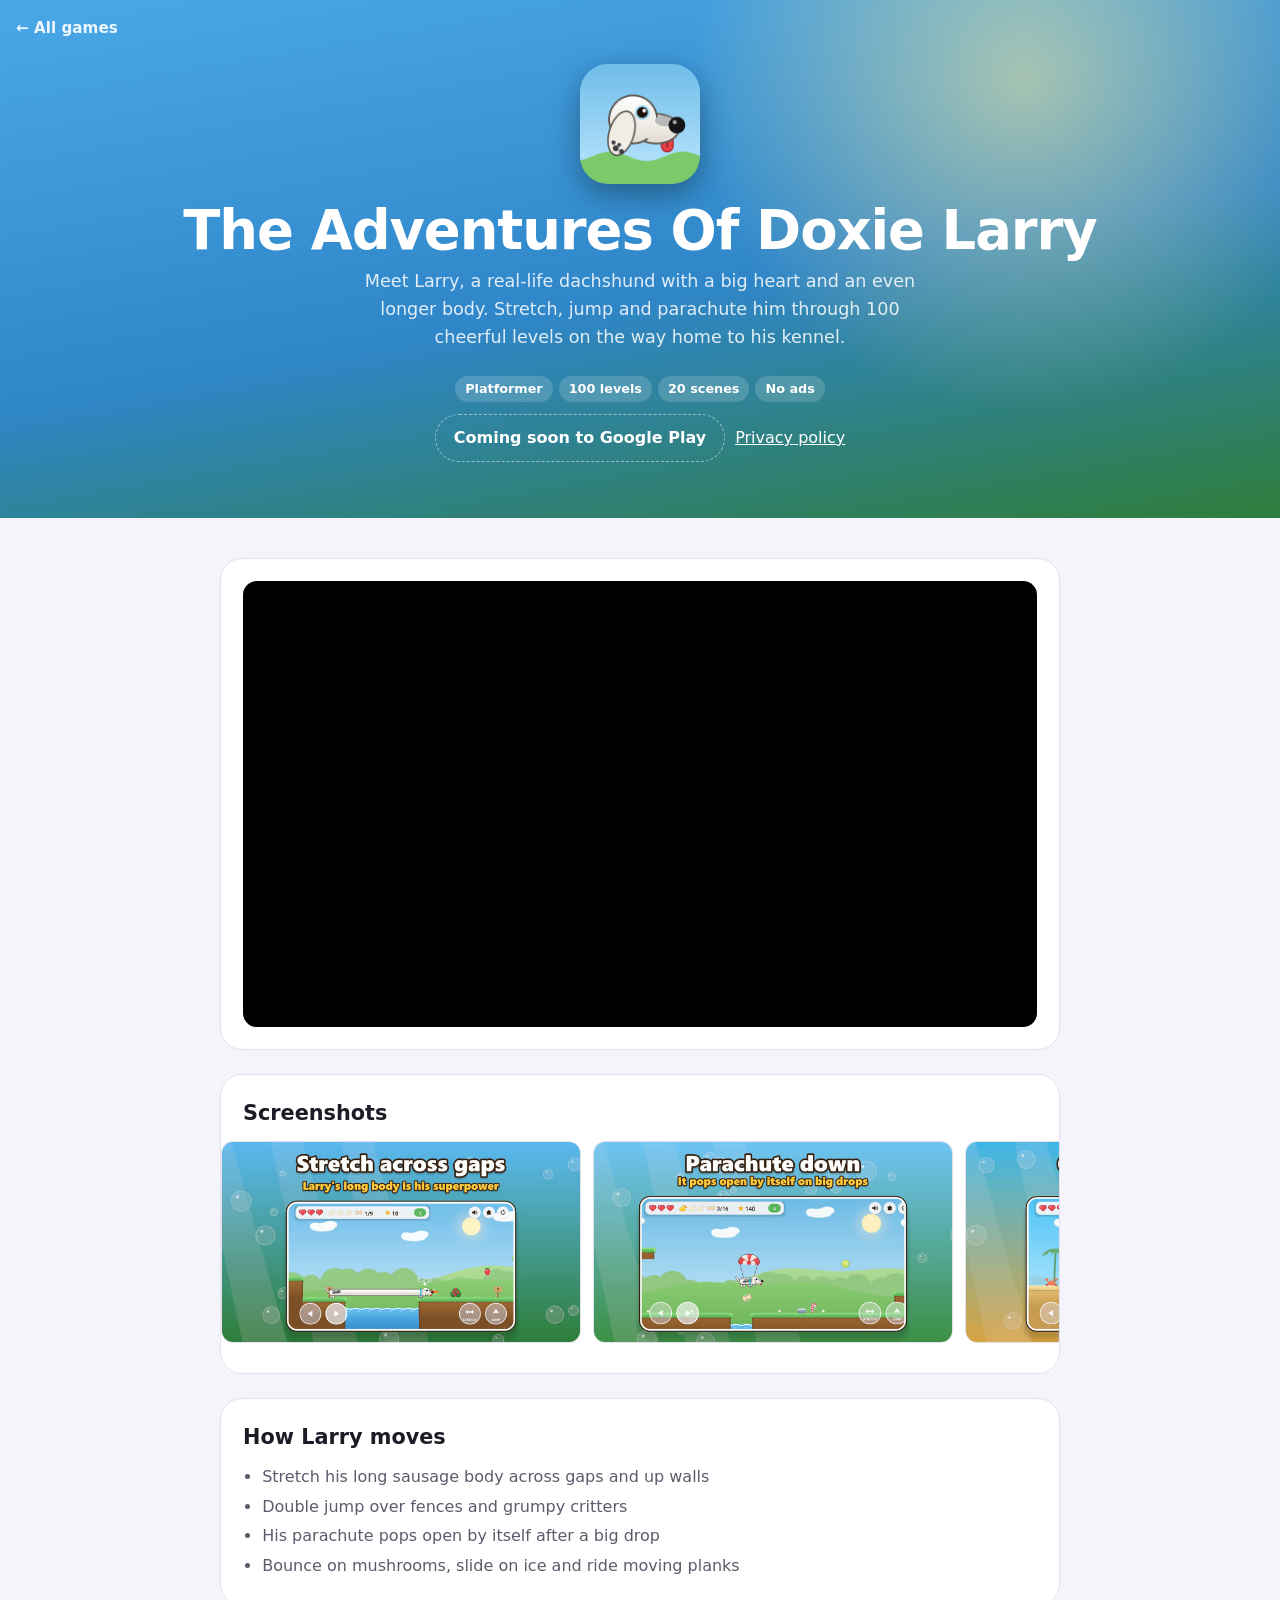
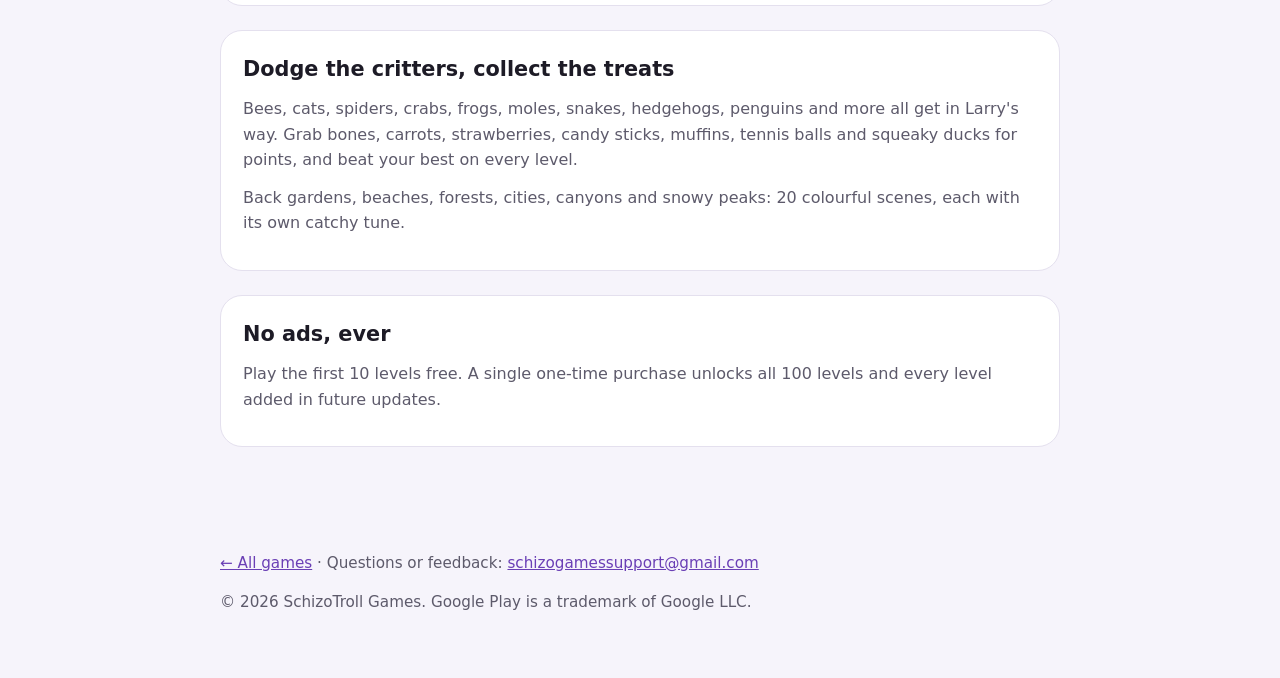
==== doxie-larry/index.html @ 13b0382e "Card homepage with a dedicated page per game Home is now a grid of game cards linking to /bobbles/, " ====
<!doctype html>
<html lang="en">
<head>
  <meta charset="utf-8">
  <meta name="viewport" content="width=device-width, initial-scale=1">
  <title>The Adventures Of Doxie Larry | SchizoTroll Games</title>
  <meta name="description" content="Stretch, jump and parachute Larry the sausage dog through 100 cheerful levels. No ads, ever. Coming soon to Google Play.">
  <meta property="og:title" content="The Adventures Of Doxie Larry">
  <meta property="og:description" content="Stretch, jump and parachute a sausage dog through 100 cheerful levels.">
  <meta property="og:image" content="https://schizotroll.games/images/doxie-larry/01.jpg">
  <link rel="stylesheet" href="../style.css">
  <style>:root { --hero-bg: radial-gradient(circle at 80% 15%, rgba(255,236,150,.55), transparent 30%), linear-gradient(170deg, #4aa8e8, #2f86c9 55%, #2f7d3a); }</style>
</head>
<body>
<header class="hero">
  <a class="back" href="../">← All games</a>
  <img class="app-icon" src="../doxielarry-icon.png" alt="The Adventures Of Doxie Larry app icon">
  <h1>The Adventures Of Doxie Larry</h1>
  <p>Meet Larry, a real-life dachshund with a big heart and an even longer body. Stretch, jump and parachute him through 100 cheerful levels on the way home to his kennel.</p>
  <ul class="tags"><li>Platformer</li><li>100 levels</li><li>20 scenes</li><li>No ads</li></ul>
  <div class="links">
    <!-- At launch, replace the span with:
         <a class="play" href="https://play.google.com/store/apps/details?id=com.schizotrollgames.doxielarry">Get it on Google Play</a> -->
    <span class="soon">Coming soon to Google Play</span>
    <a class="policy" href="../privacy/doxie-larry/">Privacy policy</a>
  </div>
</header>

<main>
  <section class="section">
    <!-- Unlisted trailer for now; at launch this can become the Doxie Larry playlist (videoseries?list=...). -->
    <div class="video">
      <iframe src="https://www.youtube-nocookie.com/embed/Lp0-b11miVc" title="The Adventures Of Doxie Larry trailer" loading="lazy" referrerpolicy="strict-origin-when-cross-origin"
        allow="accelerometer; encrypted-media; gyroscope; picture-in-picture" allowfullscreen></iframe>
    </div>
  </section>

  <section class="section">
    <h2>Screenshots</h2>
    <div class="shots wide" aria-label="Doxie Larry screenshots">
      <img src="../images/doxie-larry/01.jpg" alt="Stretch across gaps" loading="lazy">
      <img src="../images/doxie-larry/02.jpg" alt="Parachute down" loading="lazy">
      <img src="../images/doxie-larry/03.jpg" alt="Off to the beach" loading="lazy">
      <img src="../images/doxie-larry/04.jpg" alt="Into the city" loading="lazy">
      <img src="../images/doxie-larry/05.jpg" alt="Sun-baked canyons" loading="lazy">
      <img src="../images/doxie-larry/06.jpg" alt="Misty forests" loading="lazy">
      <img src="../images/doxie-larry/07.jpg" alt="Under the northern lights" loading="lazy">
      <img src="../images/doxie-larry/08.jpg" alt="100 levels, 20 scenes" loading="lazy">
    </div>
  </section>

  <section class="section">
    <h2>How Larry moves</h2>
    <ul>
      <li>Stretch his long sausage body across gaps and up walls</li>
      <li>Double jump over fences and grumpy critters</li>
      <li>His parachute pops open by itself after a big drop</li>
      <li>Bounce on mushrooms, slide on ice and ride moving planks</li>
    </ul>
  </section>

  <section class="section">
    <h2>Dodge the critters, collect the treats</h2>
    <p>Bees, cats, spiders, crabs, frogs, moles, snakes, hedgehogs, penguins and more all get in Larry's way. Grab bones, carrots, strawberries, candy sticks, muffins, tennis balls and squeaky ducks for points, and beat your best on every level.</p>
    <p>Back gardens, beaches, forests, cities, canyons and snowy peaks: 20 colourful scenes, each with its own catchy tune.</p>
  </section>

  <section class="section">
    <h2>No ads, ever</h2>
    <p>Play the first 10 levels free. A single one-time purchase unlocks all 100 levels and every level added in future updates.</p>
  </section>
</main>

<footer>
  <p><a href="../">← All games</a> · Questions or feedback: <a href="mailto:schizogamessupport@gmail.com">schizogamessupport@gmail.com</a></p>
  <p>&copy; 2026 SchizoTroll Games. Google Play is a trademark of Google LLC.</p>
</footer>
</body>
</html>
---- style.css ----
/* Shared styles for schizotroll.games (homepage + game pages). Keep app-ads.txt at the site root. */
:root {
  --bg: #f6f4fb; --fg: #1d1b26; --muted: #5d5a6b; --card: #ffffff; --line: #e4e0ee;
  --accent: #6a3fb5; --btn: #1d1b26; --btn-fg: #ffffff; --chip: #efe9fb;
}
@media (prefers-color-scheme: dark) {
  :root {
    --bg: #100d18; --fg: #ece9f5; --muted: #a9a4ba; --card: #1b1628; --line: #2e2742;
    --accent: #b99cff; --btn: #ece9f5; --btn-fg: #100d18; --chip: #2a2145;
  }
}
* { box-sizing: border-box; }
body {
  margin: 0; background: var(--bg); color: var(--fg);
  font: 16px/1.6 system-ui, -apple-system, "Segoe UI", Roboto, sans-serif;
}
a { color: var(--accent); }

/* Hero (homepage default; game pages override --hero-bg) */
.hero {
  color: #fff; text-align: center; padding: 64px 20px 56px;
  background: var(--hero-bg,
    radial-gradient(circle at 15% 20%, rgba(0,229,255,.35), transparent 40%),
    radial-gradient(circle at 85% 30%, rgba(255,43,214,.35), transparent 42%),
    radial-gradient(circle at 50% 100%, rgba(255,194,61,.30), transparent 45%),
    linear-gradient(160deg, #2a0d55, #120726 60%, #05020f));
}
.hero h1 { margin: 0 0 8px; font-size: clamp(2.2rem, 7vw, 3.4rem); line-height: 1.05; letter-spacing: -0.02em; }
.hero p { margin: 0 auto 24px; max-width: 560px; color: rgba(255,255,255,.85); font-size: 1.1rem; }
.hero .app-icon { width: 120px; height: 120px; border-radius: 28px; display: block; margin: 0 auto 18px; box-shadow: 0 10px 30px rgba(0,0,0,.35); }
.hero .links { justify-content: center; }
.hero .play { background: #fff; color: #1d1b26; }
.hero .soon { color: #fff; border-color: rgba(255,255,255,.5); }
.hero a.policy { color: #fff; }
.back { position: absolute; top: 16px; left: 16px; color: #fff; text-decoration: none; font-weight: 600; font-size: .95rem; opacity: .9; }
.back:hover { opacity: 1; text-decoration: underline; }
header.hero { position: relative; }

.social { display: flex; gap: 10px; justify-content: center; flex-wrap: wrap; }
.social a {
  display: inline-flex; align-items: center; gap: 8px; padding: 9px 16px; border-radius: 999px;
  background: rgba(255,255,255,.12); border: 1px solid rgba(255,255,255,.25);
  color: #fff; text-decoration: none; font-weight: 600; font-size: .95rem;
}
.social a:hover { background: rgba(255,255,255,.22); }
.social svg { width: 18px; height: 18px; fill: currentColor; }

main { max-width: 880px; margin: 0 auto; padding: 40px 20px 64px; }

/* Homepage cards */
.cards { display: grid; gap: 20px; grid-template-columns: repeat(auto-fill, minmax(250px, 1fr)); }
.card {
  display: flex; flex-direction: column; gap: 10px; min-width: 0;
  background: var(--card); border: 1px solid var(--line); border-radius: 22px; padding: 22px;
  color: inherit; text-decoration: none; transition: transform .15s ease, box-shadow .15s ease;
}
.card:hover, .card:focus-visible { transform: translateY(-3px); box-shadow: 0 12px 30px rgba(40,20,90,.15); }
.card img { width: 88px; height: 88px; border-radius: 20px; display: block; }
.card h2 { margin: 4px 0 0; font-size: 1.25rem; line-height: 1.25; }
.card p { margin: 0; color: var(--muted); flex: 1; }
.card .more { color: var(--accent); font-weight: 600; font-size: .95rem; }
.badge { align-self: flex-start; font-size: .8rem; font-weight: 700; padding: 3px 10px; border-radius: 999px; background: var(--chip); color: var(--accent); }
.badge.live { background: #e3f6e8; color: #1c7a3a; }
@media (prefers-color-scheme: dark) { .badge.live { background: #163a22; color: #7ee29d; } }

/* Game pages */
.section { background: var(--card); border: 1px solid var(--line); border-radius: 22px; padding: 22px; margin-bottom: 24px; min-width: 0; }
.section h2 { margin: 0 0 10px; font-size: 1.3rem; }
.section p { margin: 0 0 12px; color: var(--muted); }
.section ul { margin: 0; padding-left: 1.2em; color: var(--muted); }
.section li { margin: 4px 0; }
.tags { display: flex; flex-wrap: wrap; gap: 6px; margin: 0 0 12px; padding: 0; list-style: none; justify-content: center; }
.tags li { background: rgba(255,255,255,.16); color: #fff; font-size: .8rem; font-weight: 600; padding: 3px 10px; border-radius: 999px; }
.links { display: flex; flex-wrap: wrap; gap: 10px; align-items: center; }
.play {
  display: inline-block; padding: 10px 18px; border-radius: 999px; text-decoration: none;
  background: var(--btn); color: var(--btn-fg); font-weight: 700; font-size: 1rem;
}
.soon {
  display: inline-block; padding: 10px 18px; border-radius: 999px; font-weight: 600;
  font-size: 1rem; border: 1px dashed var(--line); color: var(--muted);
}

/* Media */
.video { aspect-ratio: 16 / 9; border-radius: 14px; overflow: hidden; background: #000; }
.video iframe { width: 100%; height: 100%; border: 0; display: block; }
.video.tall { aspect-ratio: 9 / 16; max-width: 340px; margin-left: auto; margin-right: auto; }
.shots {
  display: flex; gap: 12px; overflow-x: auto; scroll-snap-type: x mandatory;
  margin: 0 -22px; padding: 0 22px 8px; scrollbar-width: thin;
}
.shots img {
  flex: 0 0 auto; width: 200px; aspect-ratio: 9 / 16; height: auto; border-radius: 12px;
  scroll-snap-align: start; border: 1px solid var(--line); background: var(--line);
}
.shots.wide img { width: 360px; aspect-ratio: 16 / 9; }

footer { max-width: 880px; margin: 0 auto; padding: 0 20px 48px; color: var(--muted); font-size: 0.95rem; }
@media (max-width: 520px) {
  .section { padding: 18px; }
  .shots { margin: 0 -18px; padding: 0 18px 8px; }
  .shots img { width: 150px; }
  .shots.wide img { width: 280px; }
  .hero .app-icon { width: 96px; height: 96px; border-radius: 22px; }
}
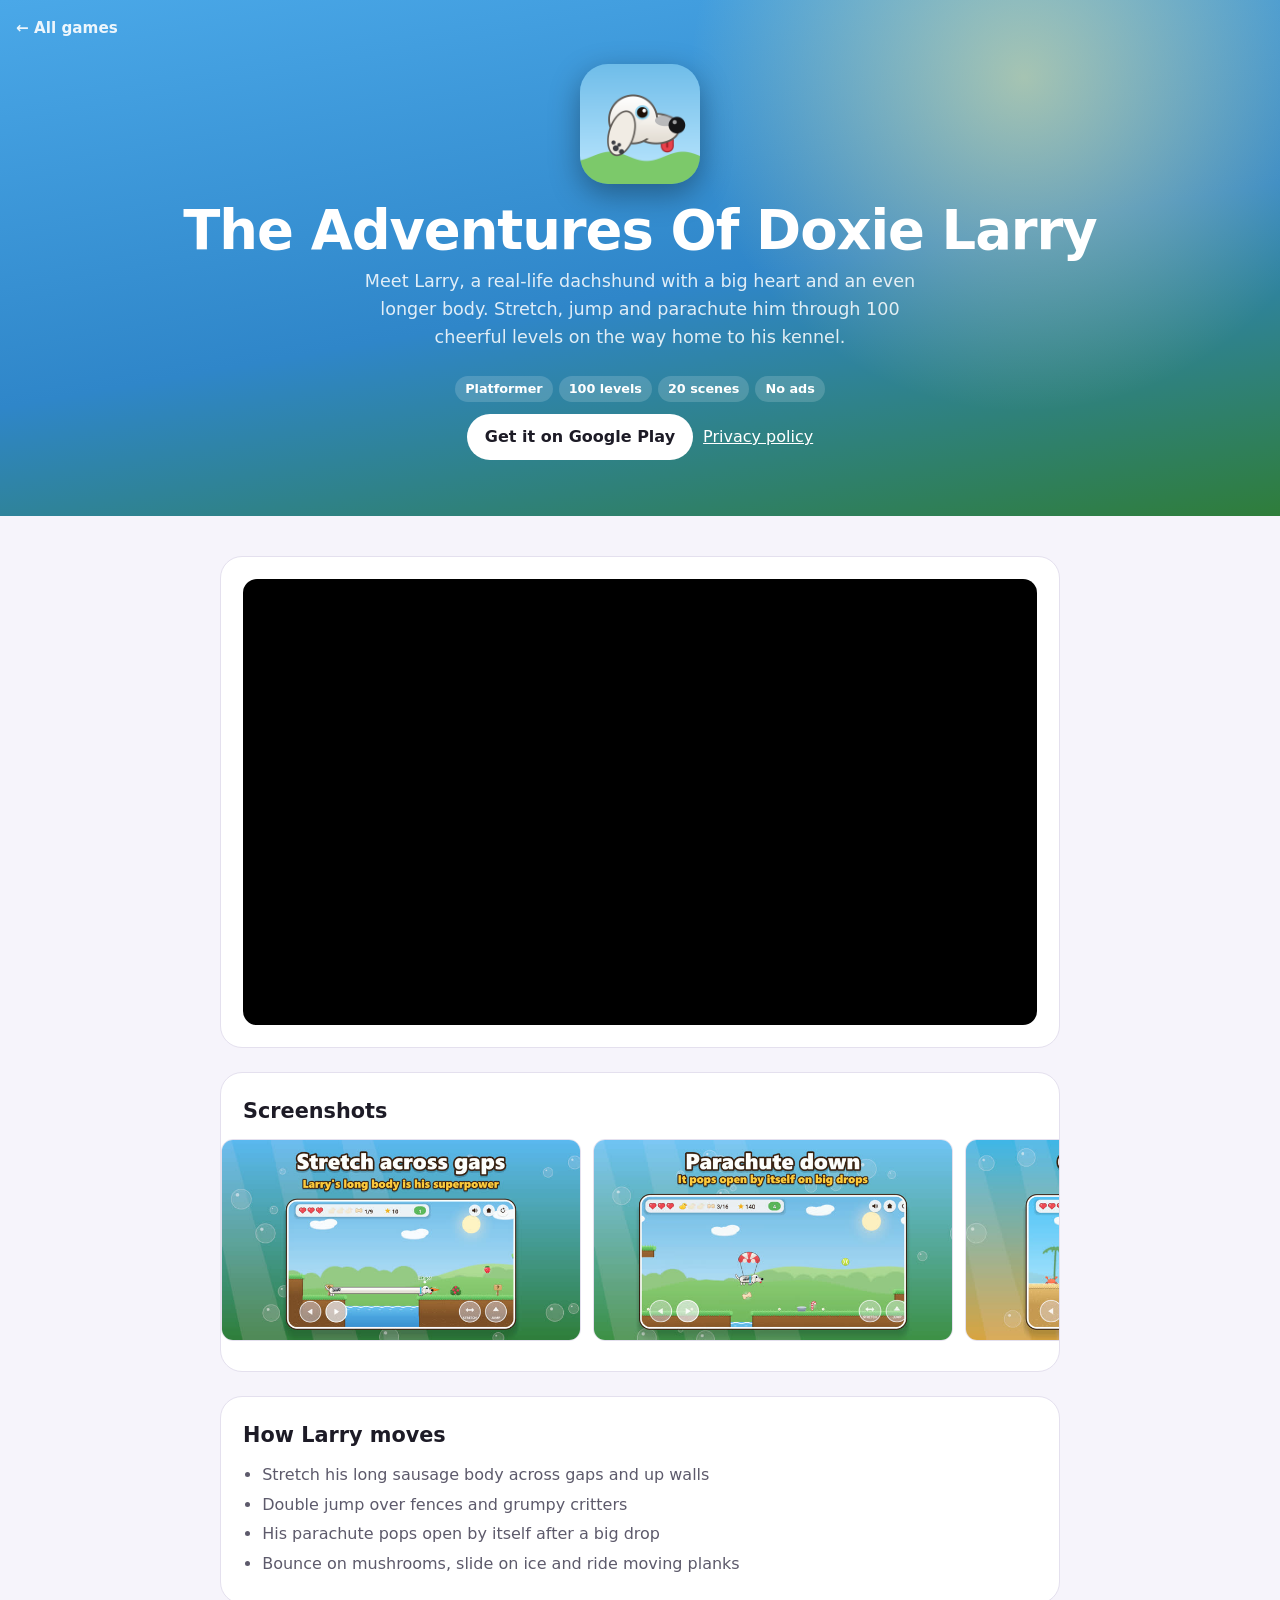
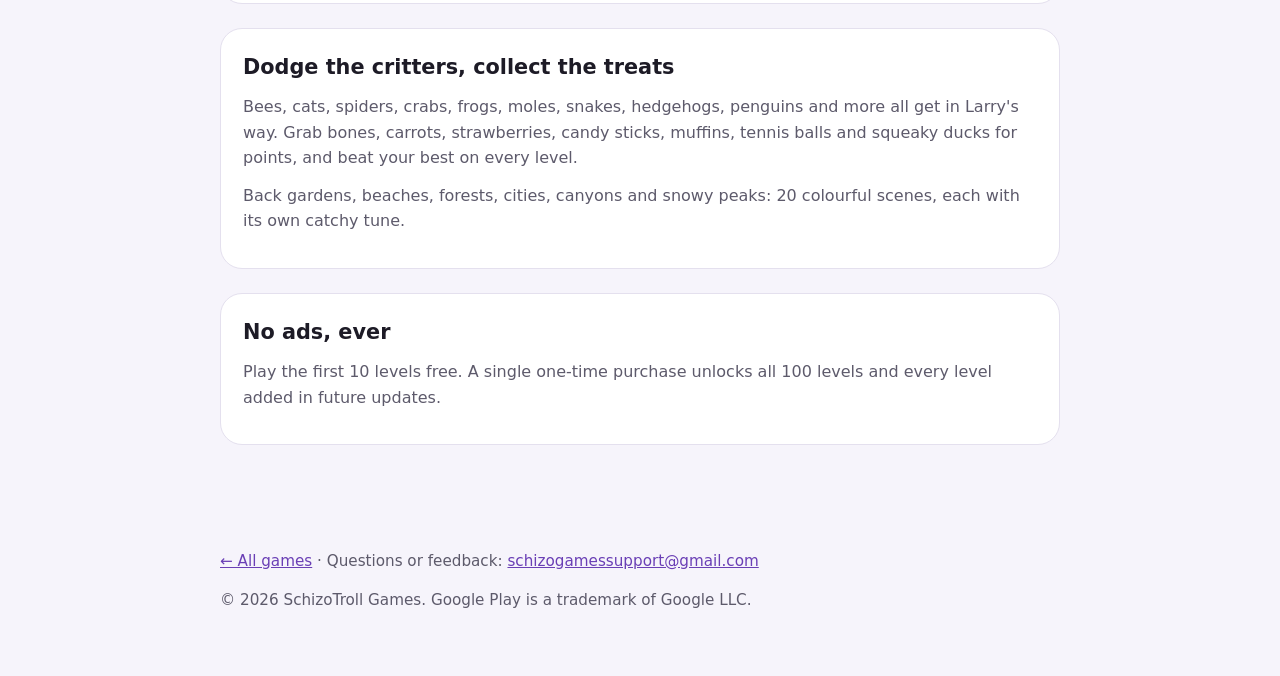
==== commit cdde0f68: "Doxie Larry is live: Play button and live badge Co-Authored-By: Claude Opus 5.5 <noreply@anthropic.c" ====
--- a/doxie-larry/index.html
+++ b/doxie-larry/index.html
@@ -4,7 +4,7 @@
   <meta charset="utf-8">
   <meta name="viewport" content="width=device-width, initial-scale=1">
   <title>The Adventures Of Doxie Larry | SchizoTroll Games</title>
-  <meta name="description" content="Stretch, jump and parachute Larry the sausage dog through 100 cheerful levels. No ads, ever. Coming soon to Google Play.">
+  <meta name="description" content="Stretch, jump and parachute Larry the sausage dog through 100 cheerful levels. No ads, ever. Free on Google Play.">
   <meta property="og:title" content="The Adventures Of Doxie Larry">
   <meta property="og:description" content="Stretch, jump and parachute a sausage dog through 100 cheerful levels.">
   <meta property="og:image" content="https://schizotroll.games/images/doxie-larry/01.jpg">
@@ -19,9 +19,7 @@
   <p>Meet Larry, a real-life dachshund with a big heart and an even longer body. Stretch, jump and parachute him through 100 cheerful levels on the way home to his kennel.</p>
   <ul class="tags"><li>Platformer</li><li>100 levels</li><li>20 scenes</li><li>No ads</li></ul>
   <div class="links">
-    <!-- At launch, replace the span with:
-         <a class="play" href="https://play.google.com/store/apps/details?id=com.schizotrollgames.doxielarry">Get it on Google Play</a> -->
-    <span class="soon">Coming soon to Google Play</span>
+    <a class="play" href="https://play.google.com/store/apps/details?id=com.schizotrollgames.doxielarry">Get it on Google Play</a>
     <a class="policy" href="../privacy/doxie-larry/">Privacy policy</a>
   </div>
 </header>
